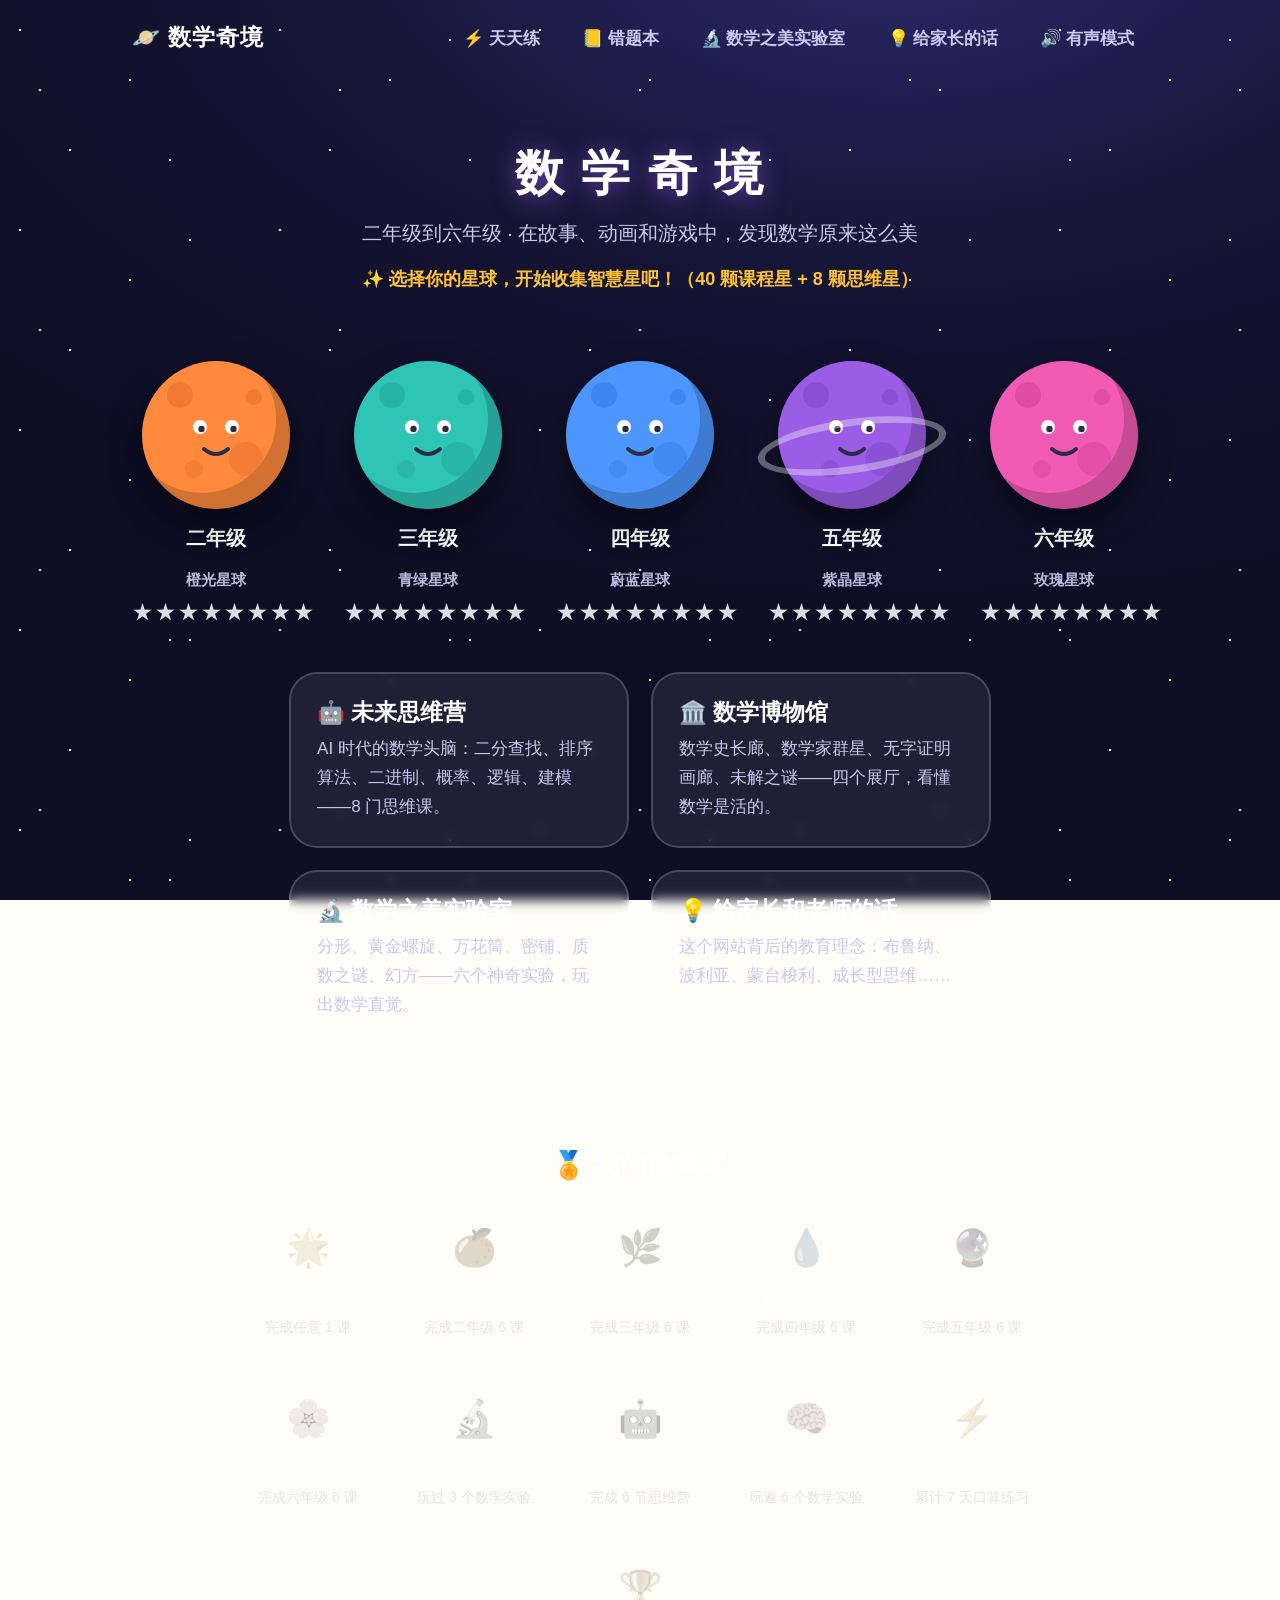
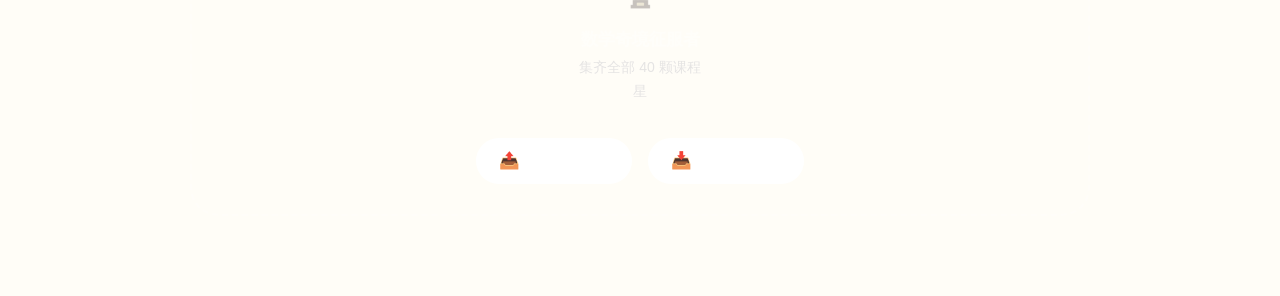
==== index.html @ 7176bf52 "v3.1 开源化：双许可、README/贡献指南/行为准则、CI、meta/OG/favicon、_headers/404/sitemap/隐私页、进度导出导入码" ====
<!DOCTYPE html>
<html lang="zh-CN">
<head>
<meta charset="UTF-8">
<meta name="viewport" content="width=device-width, initial-scale=1.0">
<title>数学奇境 · 让每个孩子爱上数学</title>
<meta name="description" content="数学奇境——让二到六年级孩子在故事、动画和游戏中爱上数学的免费公益学习网站，陪伴孩子快乐成长">
<meta property="og:type" content="website">
<meta property="og:title" content="数学奇境 · 让每个孩子爱上数学">
<meta property="og:description" content="数学奇境——让二到六年级孩子在故事、动画和游戏中爱上数学的免费公益学习网站，陪伴孩子快乐成长">
<meta property="og:image" content="https://math.liaomagic.com/assets/img/og.png">
<meta property="og:url" content="https://math.liaomagic.com/">
<link rel="icon" href="assets/img/favicon.svg" type="image/svg+xml">
<link rel="stylesheet" href="assets/css/base.css">
<link rel="stylesheet" href="assets/css/components.css">
</head>
<body>
<div class="space-bg"></div>
<div class="stars"></div>
<div class="stars2"></div>

<div class="wrap">
  <nav class="topnav">
    <span class="logo" style="color:#fff">🪐 数学奇境</span>
    <span class="spacer"></span>
    <a class="navlink" style="color:#c9c9ee" href="drills.html">⚡ 天天练</a>
    <a class="navlink" style="color:#c9c9ee" href="mistakes.html">📒 错题本</a>
    <a class="navlink" style="color:#c9c9ee" href="lab.html">🔬 数学之美实验室</a>
    <a class="navlink" style="color:#c9c9ee" href="about.html">💡 给家长的话</a>
    <button class="navlink" id="quietBtn" title="安静模式：关闭音效与礼花"></button>
  </nav>

  <header class="hero rise">
    <h1>数 学 奇 境</h1>
    <p>二年级到六年级 · 在故事、动画和游戏中，发现数学原来这么美</p>
    <div class="badge-line" id="starLine"></div>
  </header>

  <main class="universe" id="universe"></main>

  <section class="gateways">
    <a class="gateway rise d2" href="think.html">
      <h3>🤖 未来思维营</h3>
      <p>AI 时代的数学头脑：二分查找、排序算法、二进制、概率、逻辑、建模——8 门思维课。</p>
    </a>
    <a class="gateway rise d2" href="museum.html">
      <h3>🏛️ 数学博物馆</h3>
      <p>数学史长廊、数学家群星、无字证明画廊、未解之谜——四个展厅，看懂数学是活的。</p>
    </a>
    <a class="gateway rise d3" href="lab.html">
      <h3>🔬 数学之美实验室</h3>
      <p>分形、黄金螺旋、万花筒、密铺、质数之谜、幻方——六个神奇实验，玩出数学直觉。</p>
    </a>
    <a class="gateway rise d3" href="about.html">
      <h3>💡 给家长和老师的话</h3>
      <p>这个网站背后的教育理念：布鲁纳、波利亚、蒙台梭利、成长型思维……</p>
    </a>
  </section>

  <section class="badgewall rise d3" id="badgewall">
    <h2>🏅 我的徽章墙</h2>
    <div class="badge-grid" id="badgeGrid"></div>
    <div style="text-align:center;margin-top:18px">
      <button class="btn ghost small" id="expBtn" style="color:#fff;border-color:rgba(255,255,255,.4)">📤 导出进度码</button>
      <button class="btn ghost small" id="impBtn" style="color:#fff;border-color:rgba(255,255,255,.4);margin-left:10px">📥 导入进度码</button>
    </div>
    <div id="codeBox" style="display:none;margin-top:14px">
      <textarea id="codeText" rows="3" style="width:100%;border-radius:12px;padding:10px;font-size:.8rem" placeholder="进度码会显示在这里；也可以把别的设备上的进度码粘贴进来"></textarea>
      <div style="text-align:center;margin-top:8px">
        <button class="btn small" id="codeOk">确认导入</button>
        <span id="codeMsg" style="margin-left:10px;font-size:.85rem"></span>
      </div>
    </div>
  </section>
</div>

<script src="assets/js/engine/util.js"></script>
<script src="assets/js/engine/progress.js"></script>
<script src="assets/js/engine/feedback.js"></script>
<script src="content/encouragement.js"></script>
<script>
(function () {
  var GRADES = [
    { g: 2, name: "二年级", sub: "橙光星球", color: "#ff8a3d", crater: "#e06f28" },
    { g: 3, name: "三年级", sub: "青绿星球", color: "#2ec4b6", crater: "#1fa398" },
    { g: 4, name: "四年级", sub: "蔚蓝星球", color: "#4d96ff", crater: "#3578de" },
    { g: 5, name: "五年级", sub: "紫晶星球", color: "#9b5de5", crater: "#7d43c7" },
    { g: 6, name: "六年级", sub: "玫瑰星球", color: "#f15bb5", crater: "#d13f97" }
  ];

  function planetSVG(color, crater) {
    return '<div class="ball" style="background:' + color + '">' +
      '<svg viewBox="0 0 148 148" style="position:absolute;inset:0">' +
      '<circle cx="38" cy="34" r="13" fill="' + crater + '" opacity=".55"/>' +
      '<circle cx="104" cy="98" r="17" fill="' + crater + '" opacity=".45"/>' +
      '<circle cx="112" cy="36" r="8" fill="' + crater + '" opacity=".5"/>' +
      '<circle cx="52" cy="108" r="9" fill="' + crater + '" opacity=".4"/>' +
      '<circle cx="58" cy="66" r="7" fill="#fff"/>' +
      '<circle cx="90" cy="66" r="7" fill="#fff"/>' +
      '<circle cx="59.5" cy="68" r="3.2" fill="#2b2d42"/>' +
      '<circle cx="91.5" cy="68" r="3.2" fill="#2b2d42"/>' +
      '<path d="M62 88 Q74 98 86 88" stroke="#2b2d42" stroke-width="4" fill="none" stroke-linecap="round"/>' +
      "</svg></div>";
  }

  var uni = document.getElementById("universe");
  GRADES.forEach(function (gr, i) {
    var stars = MW.progress.gradeStars(gr.g);
    var a = document.createElement("a");
    a.className = "planet rise d" + (i + 1);
    a.href = "grade.html?g=" + gr.g;
    var starStr = "";
    for (var s = 0; s < 8; s++) starStr += '<span class="star' + (s < stars ? "" : " dim") + '">★</span>';
    a.innerHTML = planetSVG(gr.color, gr.crater) +
      (gr.g === 5 ? '<div class="ring"></div>' : "") +
      '<div class="pname">' + gr.name + "</div>" +
      '<div class="pname" style="font-size:.85rem;color:#b9b9dd">' + gr.sub + "</div>" +
      '<div class="pstars">' + starStr + "</div>";
    uni.appendChild(a);
  });

  // 星星总数
  var total = MW.progress.totalStars();
  var thinkN = MW.progress.thinkStars();
  document.getElementById("starLine").textContent =
    total > 0 || thinkN > 0
      ? "✨ 课程星 " + (total - thinkN) + " / 40 · 思维星 " + thinkN + " / 8，继续加油！"
      : "✨ 选择你的星球，开始收集智慧星吧！（40 颗课程星 + 8 颗思维星）";

  // 徽章墙
  var grid = document.getElementById("badgeGrid");
  MW.progress.badges().forEach(function (b) {
    var d = MW.util.el("div", "badge" + (b.got ? "" : " locked"));
    d.innerHTML = '<div class="icon">' + b.icon + '</div><div class="bname">' + b.name + '</div><div class="bcond">' + (b.got ? "已获得 🎉" : b.cond) + "</div>";
    grid.appendChild(d);
  });

  // 安静模式开关
  var qb = document.getElementById("quietBtn");
  function paintQuiet() { qb.textContent = MW.progress.quiet() ? "🔇 安静模式" : "🔊 有声模式"; qb.style.color = "#c9c9ee"; }
  qb.onclick = function () { MW.progress.setQuiet(!MW.progress.quiet()); paintQuiet(); };
  paintQuiet();

  // 进度导出/导入码
  var codeBox = document.getElementById("codeBox");
  var codeText = document.getElementById("codeText");
  var codeMsg = document.getElementById("codeMsg");
  document.getElementById("expBtn").onclick = function () {
    codeBox.style.display = "block";
    codeText.value = MW.progress.exportCode();
    codeText.select();
    codeMsg.textContent = "👆 全选复制，粘贴到另一台设备即可转移进度";
    codeMsg.style.color = "#a9e6b1";
  };
  document.getElementById("impBtn").onclick = function () {
    codeBox.style.display = "block";
    codeText.value = "";
    codeText.placeholder = "把另一台设备上的进度码粘贴到这里，再点「确认导入」";
    codeText.focus();
    codeMsg.textContent = "";
  };
  document.getElementById("codeOk").onclick = function () {
    try {
      MW.progress.importCode(codeText.value);
      codeMsg.textContent = "🎉 导入成功！页面即将刷新……";
      codeMsg.style.color = "#a9e6b1";
      setTimeout(function () { location.reload(); }, 1200);
    } catch (e) {
      codeMsg.textContent = "这段码好像不对，检查一下再试？";
      codeMsg.style.color = "#ffb3b3";
    }
  };
})();
</script>
</body>
</html>
---- assets/css/base.css ----
/* ============================================================
   数学奇境 · 设计系统基础
   儿童友好：大圆角、大字号、高对比；每级一个主题色
   ============================================================ */

:root {
  /* 年级主题色 */
  --g2: #ff8a3d;  --g2-soft: #ffe3cc;
  --g3: #2ec4b6;  --g3-soft: #d2f5f1;
  --g4: #4d96ff;  --g4-soft: #dbe9ff;
  --g5: #9b5de5;  --g5-soft: #ecdefc;
  --g6: #f15bb5;  --g6-soft: #fdd9ee;

  /* 中性色 */
  --ink: #2b2d42;
  --ink-soft: #5c607a;
  --paper: #fffdf7;
  --cream: #fff6e9;
  --space: #141433;
  --space-2: #1e1e45;
  --gold: #ffc233;
  --good: #35c163;
  --oops: #ff6b6b;

  /* 形状与节奏 */
  --r-lg: 28px;
  --r-md: 20px;
  --r-sm: 14px;
  --shadow: 0 10px 30px rgba(43, 45, 66, .12);
  --shadow-sm: 0 4px 14px rgba(43, 45, 66, .10);
  --font: "Chalkboard SE", "PingFang SC", "Hiragino Sans GB", "Microsoft YaHei", "Comic Sans MS", sans-serif;
}

* { margin: 0; padding: 0; box-sizing: border-box; }

html { font-size: 18px; }

body {
  font-family: var(--font);
  color: var(--ink);
  background: var(--paper);
  line-height: 1.7;
  -webkit-font-smoothing: antialiased;
  overflow-x: hidden;
}

img, svg, canvas { display: block; max-width: 100%; }
button { font-family: inherit; cursor: pointer; border: none; background: none; }
input { font-family: inherit; }
a { color: inherit; text-decoration: none; }

h1, h2, h3 { line-height: 1.35; font-weight: 800; }

/* 当前年级主题色：页面在 <body data-grade="2"> 上设置 */
body[data-grade="2"] { --theme: var(--g2); --theme-soft: var(--g2-soft); }
body[data-grade="3"] { --theme: var(--g3); --theme-soft: var(--g3-soft); }
body[data-grade="4"] { --theme: var(--g4); --theme-soft: var(--g4-soft); }
body[data-grade="5"] { --theme: var(--g5); --theme-soft: var(--g5-soft); }
body[data-grade="6"] { --theme: var(--g6); --theme-soft: var(--g6-soft); }
body[data-grade="0"] { --theme: #00b4d8; --theme-soft: #d3f2fa; }
body:not([data-grade]) { --theme: var(--gold); --theme-soft: #fff3d0; }

.wrap { max-width: 1060px; margin: 0 auto; padding: 0 22px; }

/* 顶部导航 */
.topnav {
  display: flex; align-items: center; gap: 14px;
  padding: 16px 0;
}
.topnav .logo {
  font-size: 1.25rem; font-weight: 900; letter-spacing: 1px;
  display: flex; align-items: center; gap: 8px;
}
.topnav .spacer { flex: 1; }
.navlink {
  font-size: .95rem; font-weight: 700; color: var(--ink-soft);
  padding: 8px 14px; border-radius: 999px;
  transition: all .25s ease;
}
.navlink:hover { background: var(--theme-soft); color: var(--ink); }

/* 通用按钮 */
.btn {
  display: inline-flex; align-items: center; gap: 10px;
  font-size: 1.05rem; font-weight: 800;
  padding: 14px 30px; border-radius: 999px;
  background: var(--theme); color: #fff;
  box-shadow: 0 6px 0 rgba(0, 0, 0, .12), var(--shadow-sm);
  transition: transform .18s ease, box-shadow .18s ease, filter .18s ease;
  user-select: none;
}
.btn:hover { transform: translateY(-2px); filter: brightness(1.05); }
.btn:active { transform: translateY(2px); box-shadow: 0 2px 0 rgba(0, 0, 0, .12); }
.btn.ghost {
  background: #fff; color: var(--ink);
  border: 3px solid var(--theme); box-shadow: none;
}
.btn.small { padding: 9px 20px; font-size: .92rem; }
.btn[disabled] { opacity: .45; pointer-events: none; }

/* 卡片 */
.card {
  background: #fff; border-radius: var(--r-lg);
  box-shadow: var(--shadow);
  padding: 30px;
}

/* 星星 */
.star { color: var(--gold); font-size: 1.2em; }
.star.dim { color: #dcdce6; }

/* 标签 */
.pill {
  display: inline-block; font-size: .8rem; font-weight: 800;
  padding: 4px 14px; border-radius: 999px;
  background: var(--theme-soft); color: var(--ink);
}

/* 页面淡入 */
@keyframes rise {
  from { opacity: 0; transform: translateY(18px); }
  to { opacity: 1; transform: none; }
}
.rise { animation: rise .5s ease both; }
.rise.d1 { animation-delay: .08s; }
.rise.d2 { animation-delay: .16s; }
.rise.d3 { animation-delay: .24s; }
.rise.d4 { animation-delay: .32s; }
.rise.d5 { animation-delay: .4s; }

/* 尊重减少动画偏好 */
@media (prefers-reduced-motion: reduce) {
  *, *::before, *::after {
    animation-duration: .01ms !important;
    animation-iteration-count: 1 !important;
    transition-duration: .01ms !important;
  }
}

/* 安静模式（JS 在 <html> 上加 .quiet） */
html.quiet .noisy { display: none !important; }

@media (max-width: 720px) {
  html { font-size: 16px; }
  .card { padding: 22px; }
}
---- assets/css/components.css ----
/* ============================================================
   数学奇境 · 组件样式
   ============================================================ */

/* ---------- 首页：数学宇宙 ---------- */
.space-bg {
  position: fixed; inset: 0; z-index: -2;
  background: radial-gradient(1200px 700px at 70% -10%, #2b2a6b 0%, var(--space) 55%, #0d0d24 100%);
}
.stars, .stars2 {
  position: fixed; inset: 0; z-index: -1; pointer-events: none;
  background-repeat: repeat;
}
.stars {
  background-image:
    radial-gradient(2px 2px at 20px 30px, #fff 50%, transparent 51%),
    radial-gradient(1.5px 1.5px at 130px 80px, #ffe9a8 50%, transparent 51%),
    radial-gradient(1.5px 1.5px at 70px 150px, #fff 50%, transparent 51%),
    radial-gradient(2px 2px at 190px 40px, #bfe3ff 50%, transparent 51%),
    radial-gradient(1px 1px at 240px 120px, #fff 50%, transparent 51%);
  background-size: 260px 200px;
  animation: twinkle 4s ease-in-out infinite alternate;
}
.stars2 {
  background-image:
    radial-gradient(1.5px 1.5px at 40px 90px, #fff 50%, transparent 51%),
    radial-gradient(2px 2px at 170px 160px, #ffd2ec 50%, transparent 51%),
    radial-gradient(1px 1px at 100px 20px, #fff 50%, transparent 51%);
  background-size: 300px 240px;
  animation: twinkle 5.5s ease-in-out infinite alternate-reverse;
}
@keyframes twinkle { from { opacity: .35; } to { opacity: 1; } }

.hero { text-align: center; color: #fff; padding: 64px 0 26px; }
.hero h1 { font-size: 2.7rem; letter-spacing: 2px; text-shadow: 0 4px 24px rgba(155, 93, 229, .6); }
.hero p { color: #c9c9ee; font-size: 1.1rem; margin-top: 10px; }
.hero .badge-line { margin-top: 14px; font-size: 1rem; color: var(--gold); font-weight: 800; }

/* 星球带 */
.universe {
  display: flex; flex-wrap: wrap; justify-content: center;
  gap: 34px 44px; padding: 40px 0 30px;
}
.planet {
  width: 168px; text-align: center; color: #fff;
  transition: transform .3s cubic-bezier(.34, 1.56, .64, 1);
  position: relative;
}
.planet:hover { transform: translateY(-10px) scale(1.06); }
.planet .ball {
  width: 148px; height: 148px; margin: 0 auto; border-radius: 50%;
  position: relative; overflow: hidden;
  box-shadow: inset -14px -16px 0 rgba(0, 0, 0, .18), 0 14px 34px rgba(0, 0, 0, .45);
  animation: bob 5s ease-in-out infinite;
}
.planet:nth-child(2n) .ball { animation-delay: -1.6s; }
.planet:nth-child(3n) .ball { animation-delay: -3.1s; }
@keyframes bob { 0%, 100% { transform: translateY(0); } 50% { transform: translateY(-9px); } }
.planet .face { position: absolute; inset: 0; display: flex; align-items: center; justify-content: center; }
.planet .pname { margin-top: 12px; font-weight: 900; font-size: 1.12rem; }
.planet .pstars { font-size: .95rem; margin-top: 2px; letter-spacing: 2px; }
.planet .ring {
  position: absolute; width: 190px; height: 54px; left: 50%; top: 58px;
  transform: translateX(-50%) rotate(-8deg);
  border: 7px solid rgba(255, 255, 255, .35); border-radius: 50%;
  pointer-events: none;
}

/* 首页入口条（实验室 / 关于） */
.gateways { display: flex; flex-wrap: wrap; gap: 22px; justify-content: center; padding: 12px 0 70px; }
.gateway {
  min-width: 300px; flex: 0 1 340px;
  background: rgba(255, 255, 255, .08);
  border: 2px solid rgba(255, 255, 255, .18);
  backdrop-filter: blur(6px);
  border-radius: var(--r-lg); padding: 24px 26px; color: #fff;
  transition: all .25s ease;
}
.gateway:hover { background: rgba(255, 255, 255, .16); transform: translateY(-4px); }
.gateway h3 { font-size: 1.25rem; margin-bottom: 6px; }
.gateway p { color: #c9c9ee; font-size: .95rem; }

/* ---------- 徽章墙 ---------- */
.badgewall {
  background: rgba(255, 255, 255, .07);
  border: 2px dashed rgba(255, 255, 255, .22);
  border-radius: var(--r-lg); color: #fff;
  padding: 30px; margin: 0 auto 80px; max-width: 900px;
}
.badgewall h2 { text-align: center; margin-bottom: 18px; }
.badge-grid { display: flex; flex-wrap: wrap; gap: 16px; justify-content: center; }
.badge {
  width: 150px; padding: 16px 10px; text-align: center;
  background: rgba(255, 255, 255, .1); border-radius: var(--r-md);
}
.badge .icon { font-size: 2rem; }
.badge .bname { font-weight: 800; margin-top: 6px; font-size: .95rem; }
.badge .bcond { font-size: .78rem; color: #b9b9dd; margin-top: 2px; }
.badge.locked { opacity: .38; filter: grayscale(.8); }

/* ---------- 年级页 ---------- */
.grade-hero { text-align: center; padding: 46px 0 10px; }
.grade-hero h1 { font-size: 2.1rem; }
.grade-hero p { color: var(--ink-soft); margin-top: 6px; }
.unit-list { display: grid; gap: 24px; padding: 34px 0 80px; }
.unit-card {
  display: flex; align-items: center; gap: 24px;
  background: #fff; border-radius: var(--r-lg); box-shadow: var(--shadow);
  padding: 26px 30px;
  transition: transform .22s ease, box-shadow .22s ease;
  border-left: 12px solid var(--theme);
}
.unit-card:hover { transform: translateX(6px); box-shadow: 0 16px 40px rgba(43, 45, 66, .18); }
.unit-card .num {
  flex: 0 0 74px; height: 74px; border-radius: 50%;
  background: var(--theme-soft); color: var(--theme);
  display: flex; align-items: center; justify-content: center;
  font-size: 1.7rem; font-weight: 900;
}
.unit-card .info { flex: 1; }
.unit-card .info h3 { font-size: 1.3rem; }
.unit-card .info .sub { color: var(--ink-soft); font-size: .95rem; margin-top: 2px; }
.unit-card .meta { display: flex; gap: 8px; margin-top: 8px; flex-wrap: wrap; }
.unit-card .go { flex: 0 0 auto; }
.unit-card .done-stars { font-size: 1.1rem; letter-spacing: 2px; }

/* ---------- 课程播放器 ---------- */
.stage { max-width: 880px; margin: 0 auto; padding: 10px 22px 70px; }
.scene-progress { display: flex; gap: 10px; justify-content: center; padding: 18px 0 26px; }
.scene-dot {
  width: 40px; height: 12px; border-radius: 999px;
  background: #e4e4ef; transition: all .3s ease;
}
.scene-dot.on { background: var(--theme); width: 58px; }
.scene-dot.past { background: var(--theme-soft); }

.scene-card {
  background: #fff; border-radius: var(--r-lg); box-shadow: var(--shadow);
  padding: 38px 42px; min-height: 430px;
  display: flex; flex-direction: column; gap: 18px;
}
.scene-kicker { color: var(--theme); font-weight: 900; letter-spacing: 3px; font-size: .85rem; }
.scene-card h2 { font-size: 1.65rem; }
.scene-body { font-size: 1.06rem; color: var(--ink); }
.scene-body p + p { margin-top: 10px; }
.scene-art { display: flex; justify-content: center; padding: 8px 0; }
.scene-art svg { max-height: 260px; }
.caption-box {
  background: var(--theme-soft); border-radius: var(--r-md);
  padding: 16px 22px; font-size: 1.08rem; font-weight: 700;
  min-height: 74px; display: flex; align-items: center; justify-content: center;
  text-align: center;
}
.caption-box.fade { animation: capfade .4s ease; }
@keyframes capfade { from { opacity: 0; transform: translateY(8px); } to { opacity: 1; } }

.widget-box { display: flex; flex-direction: column; align-items: center; gap: 14px; }
.widget-box canvas, .widget-box svg { border-radius: var(--r-md); }
.widget-controls { display: flex; gap: 12px; flex-wrap: wrap; justify-content: center; align-items: center; }
.stepper { display: flex; align-items: center; gap: 12px; font-weight: 800; }
.stepper button {
  width: 46px; height: 46px; border-radius: 50%;
  background: var(--theme); color: #fff; font-size: 1.3rem; font-weight: 900;
  box-shadow: 0 4px 0 rgba(0, 0, 0, .12);
  transition: transform .15s ease;
}
.stepper button:active { transform: scale(.92); }
.stepper .val { min-width: 60px; text-align: center; font-size: 1.15rem; }
input[type="range"].slider { width: 240px; accent-color: var(--theme); height: 34px; }

.scene-nav { display: flex; justify-content: space-between; align-items: center; margin-top: 26px; }
.scene-nav .pos { color: var(--ink-soft); font-weight: 700; font-size: .9rem; }

/* 数学之美拓展卡 */
.beauty-card {
  background: linear-gradient(135deg, #2b2a6b, #141433);
  color: #fff; border-radius: var(--r-md); padding: 24px 28px;
}
.beauty-card h3 { color: var(--gold); margin-bottom: 8px; }
.beauty-card p { color: #d8d8f5; }
.beauty-card .btn { margin-top: 16px; }

/* ---------- 习题引擎 ---------- */
.quiz-progress { text-align: center; color: var(--ink-soft); font-weight: 800; letter-spacing: 2px; font-size: .9rem; }
.quiz-q { font-size: 1.3rem; font-weight: 800; text-align: center; padding: 6px 0 4px; }
.quiz-q .qtag { display: block; font-size: .8rem; color: var(--theme); letter-spacing: 3px; margin-bottom: 8px; }
.quiz-options { display: grid; gap: 14px; grid-template-columns: 1fr 1fr; padding: 18px 0 4px; }
.quiz-options.single { grid-template-columns: 1fr; }
.opt {
  background: #f4f4fb; border: 3px solid transparent; border-radius: var(--r-md);
  padding: 16px 20px; font-size: 1.1rem; font-weight: 800; text-align: center;
  transition: all .18s ease;
}
.opt:hover { border-color: var(--theme); transform: translateY(-2px); }
.opt.right { background: #e2f9ea; border-color: var(--good); }
.opt.wrongpick { background: #ffe5e5; border-color: var(--oops); animation: shake .4s ease; }
@keyframes shake { 0%, 100% { transform: translateX(0); } 25% { transform: translateX(-7px); } 75% { transform: translateX(7px); } }
.quiz-fill { display: flex; gap: 14px; justify-content: center; align-items: center; padding: 18px 0 4px; }
.quiz-fill input {
  width: 150px; font-size: 1.5rem; font-weight: 900; text-align: center;
  padding: 12px; border: 3px solid #d9d9ea; border-radius: var(--r-md);
  outline: none; transition: border-color .2s ease;
}
.quiz-fill input:focus { border-color: var(--theme); }
.judge-row { display: flex; gap: 20px; justify-content: center; padding: 18px 0 4px; }
.judge-row .opt { width: 150px; font-size: 1.4rem; }

.speech {
  position: relative; max-width: 560px; margin: 10px auto 0;
  background: #fff8dd; border: 3px solid var(--gold);
  border-radius: var(--r-md); padding: 14px 20px; font-weight: 700;
  animation: capfade .3s ease;
}
.speech.good { background: #e2f9ea; border-color: var(--good); }
.speech .who { font-size: .78rem; color: var(--ink-soft); letter-spacing: 2px; display: block; margin-bottom: 2px; }
.quiz-done { text-align: center; padding: 20px 0 6px; }
.quiz-done .big { font-size: 3rem; }
.quiz-done h3 { font-size: 1.5rem; margin: 8px 0 4px; }

/* ---------- v2：符号表达幕 ---------- */
.formula-card {
  background: var(--theme-soft); border-radius: var(--r-md);
  padding: 20px 26px; text-align: center;
  font-size: 1.5rem; font-weight: 900; letter-spacing: 1px;
  animation: capfade .5s ease;
}
.keypoints { list-style: none; display: grid; gap: 10px; }
.keypoints li {
  background: #f7f7fd; border-radius: var(--r-sm);
  padding: 12px 18px 12px 44px; position: relative; font-weight: 700;
}
.keypoints li::before {
  content: "✦"; position: absolute; left: 16px; color: var(--theme);
}

/* ---------- v2：波利亚回顾幕 ---------- */
.way-card {
  background: #f7f7fd; border-radius: var(--r-md); padding: 16px 22px;
  border-left: 8px solid var(--theme);
}
.way-card .way-tag { font-weight: 900; color: var(--theme); font-size: .9rem; letter-spacing: 1px; }
.way-card p { margin-top: 4px; }
.ask-card {
  background: linear-gradient(135deg, #fff8dd, #ffefc2);
  border: 3px dashed var(--gold); border-radius: var(--r-md);
  padding: 18px 22px;
}
.ask-card .ask-title { font-weight: 900; margin-bottom: 4px; }

/* ---------- v2：题目分层标签 ---------- */
.qtag { display: block; font-size: .8rem; letter-spacing: 3px; margin-bottom: 8px; }
.qtag.lv-基础 { color: var(--good); }
.qtag.lv-变式 { color: #4d96ff; }
.qtag.lv-挑战 { color: #9b5de5; }
.qtag.lv-温故 { color: #e0a91f; }
.qtag.lv-std { color: var(--theme); }

/* 礼花画布 */
#confetti-canvas { position: fixed; inset: 0; pointer-events: none; z-index: 999; }

/* ---------- 实验室 ---------- */
.lab-bg { position: fixed; inset: 0; z-index: -2; background: radial-gradient(1000px 600px at 30% 0%, #232357 0%, #101024 60%); }
.lab-head { color: #fff; text-align: center; padding: 44px 0 6px; }
.lab-head h1 { font-size: 2.2rem; }
.lab-head p { color: #b9b9dd; margin-top: 6px; }
.lab-tabs { display: flex; flex-wrap: wrap; gap: 12px; justify-content: center; padding: 26px 0; }
.lab-tab {
  padding: 10px 20px; border-radius: 999px; font-weight: 800; font-size: .95rem;
  background: rgba(255, 255, 255, .09); color: #d8d8f5;
  border: 2px solid transparent; transition: all .22s ease;
}
.lab-tab:hover { background: rgba(255, 255, 255, .18); }
.lab-tab.on { background: var(--gold); color: var(--ink); border-color: #fff3; }
.lab-stage {
  max-width: 940px; margin: 0 auto 80px;
  background: rgba(255, 255, 255, .06);
  border: 2px solid rgba(255, 255, 255, .14);
  border-radius: var(--r-lg); padding: 28px; color: #fff;
}
.lab-stage .lab-title { font-size: 1.4rem; color: var(--gold); }
.lab-stage .lab-desc { color: #c9c9ee; margin: 6px 0 18px; }
.lab-stage canvas { margin: 0 auto; background: rgba(0, 0, 0, .25); border-radius: var(--r-md); max-width: 100%; }
.lab-controls { display: flex; flex-wrap: wrap; gap: 18px 26px; justify-content: center; padding: 18px 0 6px; }
.lab-controls label { display: flex; align-items: center; gap: 10px; font-weight: 700; font-size: .95rem; color: #e8e8ff; }
.lab-controls input[type="range"] { accent-color: var(--gold); width: 150px; }
.lab-controls .btn { box-shadow: none; }
.lab-note { text-align: center; color: #a9a9d0; font-size: .9rem; padding-top: 14px; }

/* ---------- 关于页 ---------- */
.about-hero { text-align: center; padding: 50px 0 20px; }
.about-hero h1 { font-size: 2.1rem; }
.about-grid { display: grid; gap: 22px; grid-template-columns: repeat(auto-fit, minmax(300px, 1fr)); padding: 20px 0 80px; }
.about-card { background: #fff; border-radius: var(--r-lg); box-shadow: var(--shadow); padding: 26px 28px; }
.about-card h3 { color: var(--theme, var(--gold)); margin-bottom: 8px; }
.about-card p, .about-card li { color: var(--ink-soft); font-size: .98rem; }
.about-card ul { padding-left: 20px; margin-top: 6px; }

@media (max-width: 720px) {
  .hero h1 { font-size: 2rem; }
  .quiz-options { grid-template-columns: 1fr; }
  .scene-card { padding: 26px 22px; }
  .unit-card { flex-direction: column; text-align: center; }
}
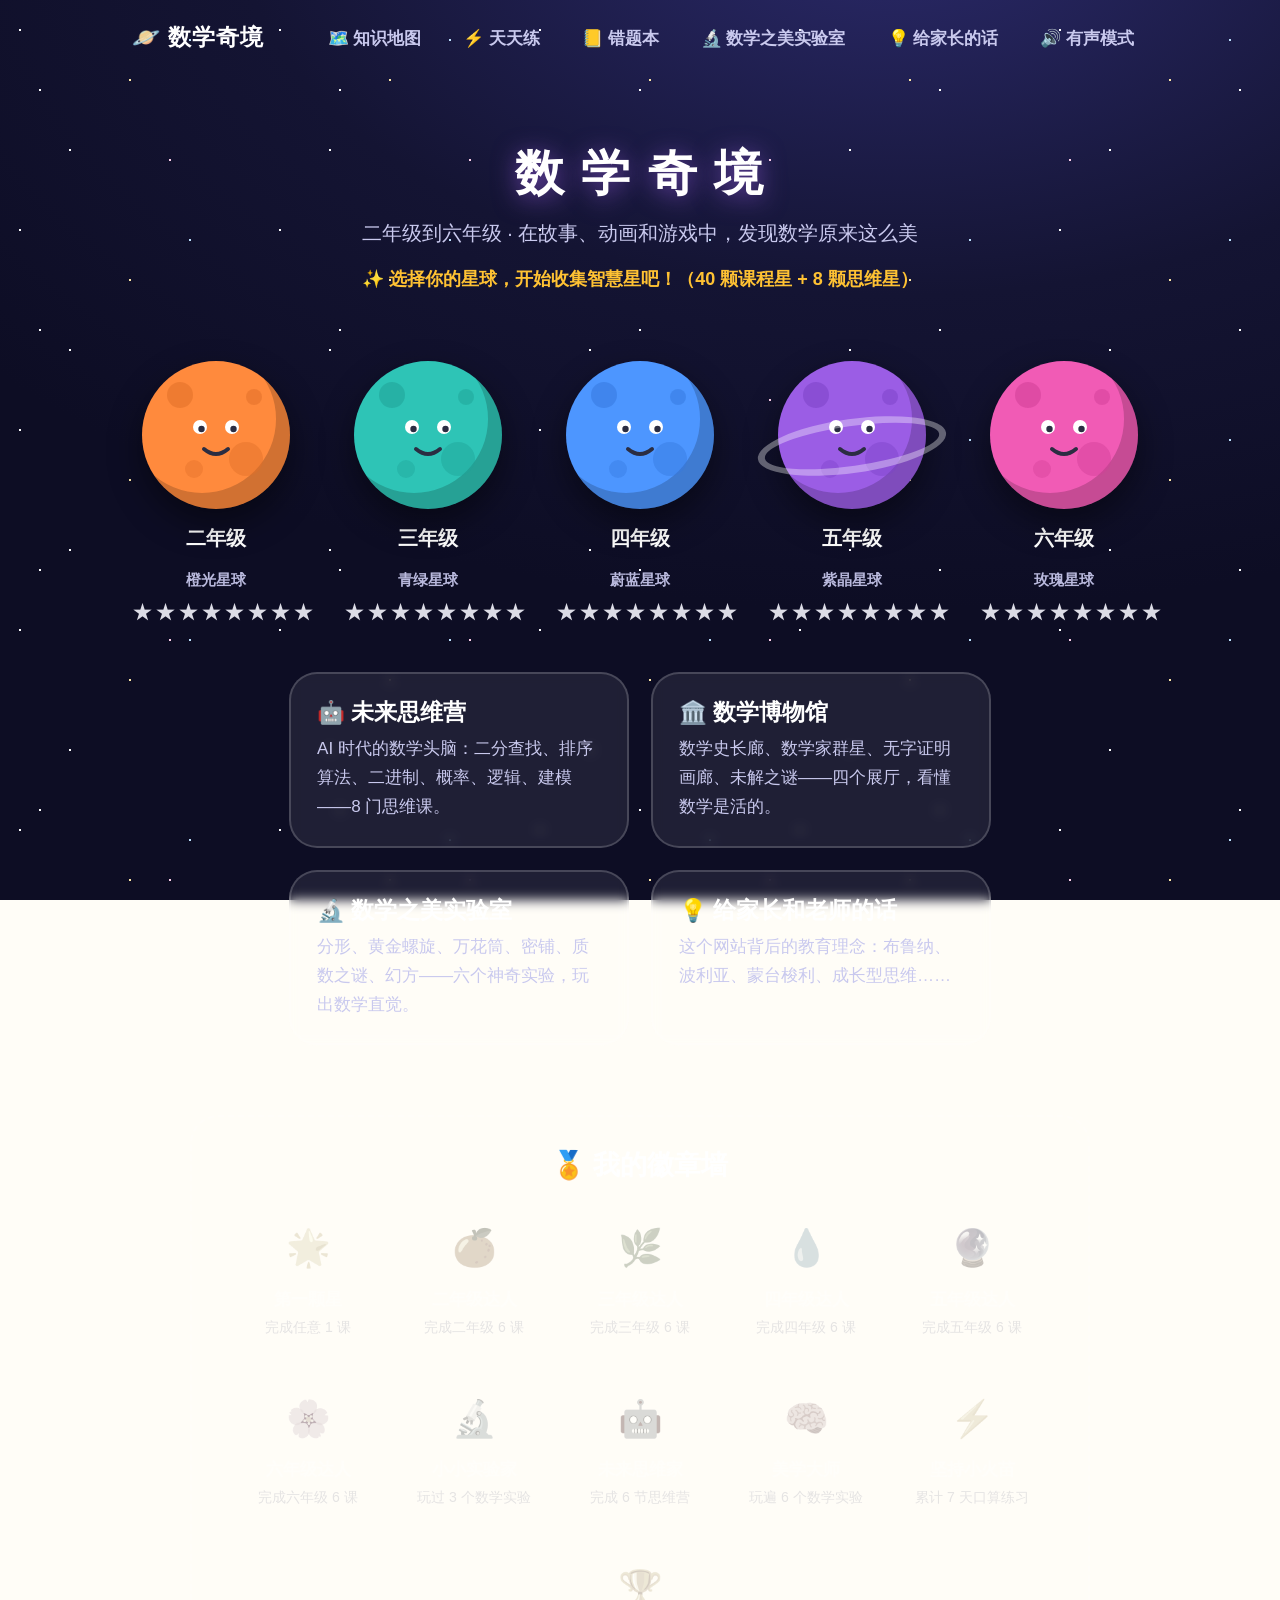
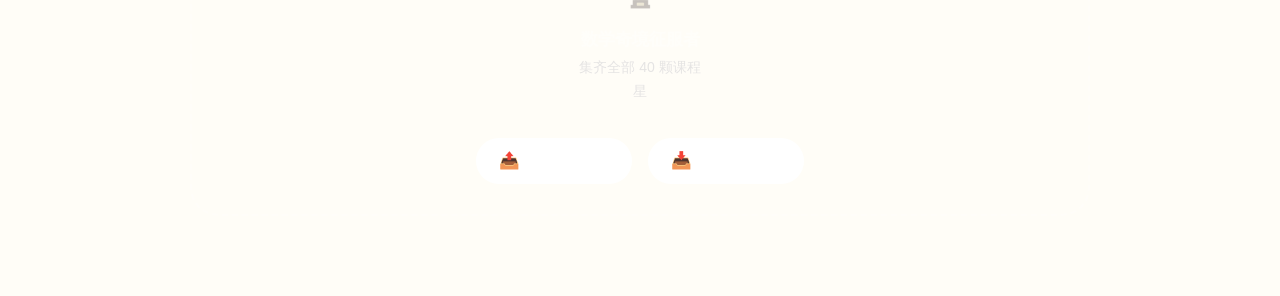
==== commit a0288dc7: "v3.5 知识地图：四大领域×子链×前置依赖、承上启下卡、错题地基诊断" ====
--- a/index.html
+++ b/index.html
@@ -23,6 +23,7 @@
   <nav class="topnav">
     <span class="logo" style="color:#fff">🪐 数学奇境</span>
     <span class="spacer"></span>
+    <a class="navlink" style="color:#c9c9ee" href="map.html">🗺️ 知识地图</a>
     <a class="navlink" style="color:#c9c9ee" href="drills.html">⚡ 天天练</a>
     <a class="navlink" style="color:#c9c9ee" href="mistakes.html">📒 错题本</a>
     <a class="navlink" style="color:#c9c9ee" href="lab.html">🔬 数学之美实验室</a>
--- a/assets/css/components.css
+++ b/assets/css/components.css
@@ -217,6 +217,15 @@
 .quiz-done .big { font-size: 3rem; }
 .quiz-done h3 { font-size: 1.5rem; margin: 8px 0 4px; }
 
+/* 承上启下卡 */
+.next-up { margin-top: 16px; display: flex; gap: 12px; justify-content: center; flex-wrap: wrap; }
+.next-link {
+  display: inline-block; padding: 10px 18px; border-radius: 999px;
+  background: var(--theme-soft); font-weight: 800; font-size: .95rem;
+  transition: transform .18s ease;
+}
+.next-link:hover { transform: translateY(-2px); }
+
 /* ---------- v2：符号表达幕 ---------- */
 .formula-card {
   background: var(--theme-soft); border-radius: var(--r-md);
@@ -253,7 +262,35 @@
 .qtag.lv-变式 { color: #4d96ff; }
 .qtag.lv-挑战 { color: #9b5de5; }
 .qtag.lv-温故 { color: #e0a91f; }
+.qtag.lv-开放 { color: #f15bb5; }
+.qtag.lv-口算 { color: var(--theme); }
 .qtag.lv-std { color: var(--theme); }
+
+/* ---------- v3.2：竖式动画 ---------- */
+.vertical-box {
+  background: #fffdf7; border: 3px solid #e8e4da; border-radius: var(--r-md);
+  padding: 22px 30px; display: inline-block; margin: 0 auto;
+  font-family: "SF Mono", "Menlo", "Consolas", monospace;
+}
+.vrow { font-size: 1.7rem; font-weight: 700; letter-spacing: 4px; white-space: pre; line-height: 1.5; color: var(--ink); }
+.vrow span { display: inline-block; transition: transform .2s ease; }
+.vrow span.hl { color: #f15bb5; transform: scale(1.3); font-weight: 900; }
+.vrow.line { color: #c9c9e0; line-height: .8; }
+.vrow.ans span { color: var(--theme); }
+.vrow.done span { color: var(--good); font-weight: 900; }
+.vrow.carry { font-size: .95rem; letter-spacing: 1px; color: #e0a91f; font-weight: 800; }
+
+/* ---------- v3.2：开放题 ---------- */
+.open-input {
+  width: 100%; min-height: 90px; border: 3px solid #d9d9ea; border-radius: var(--r-md);
+  padding: 14px 16px; font-size: 1.05rem; font-family: inherit; outline: none; resize: vertical;
+}
+.open-input:focus { border-color: var(--theme); }
+.reference-answer {
+  background: #f7f7fd; border-radius: var(--r-md); padding: 16px 20px; margin-top: 12px;
+  border-left: 8px solid var(--gold);
+}
+.reference-answer .rt { font-weight: 900; color: #e0a91f; font-size: .85rem; letter-spacing: 2px; }
 
 /* 礼花画布 */
 #confetti-canvas { position: fixed; inset: 0; pointer-events: none; z-index: 999; }
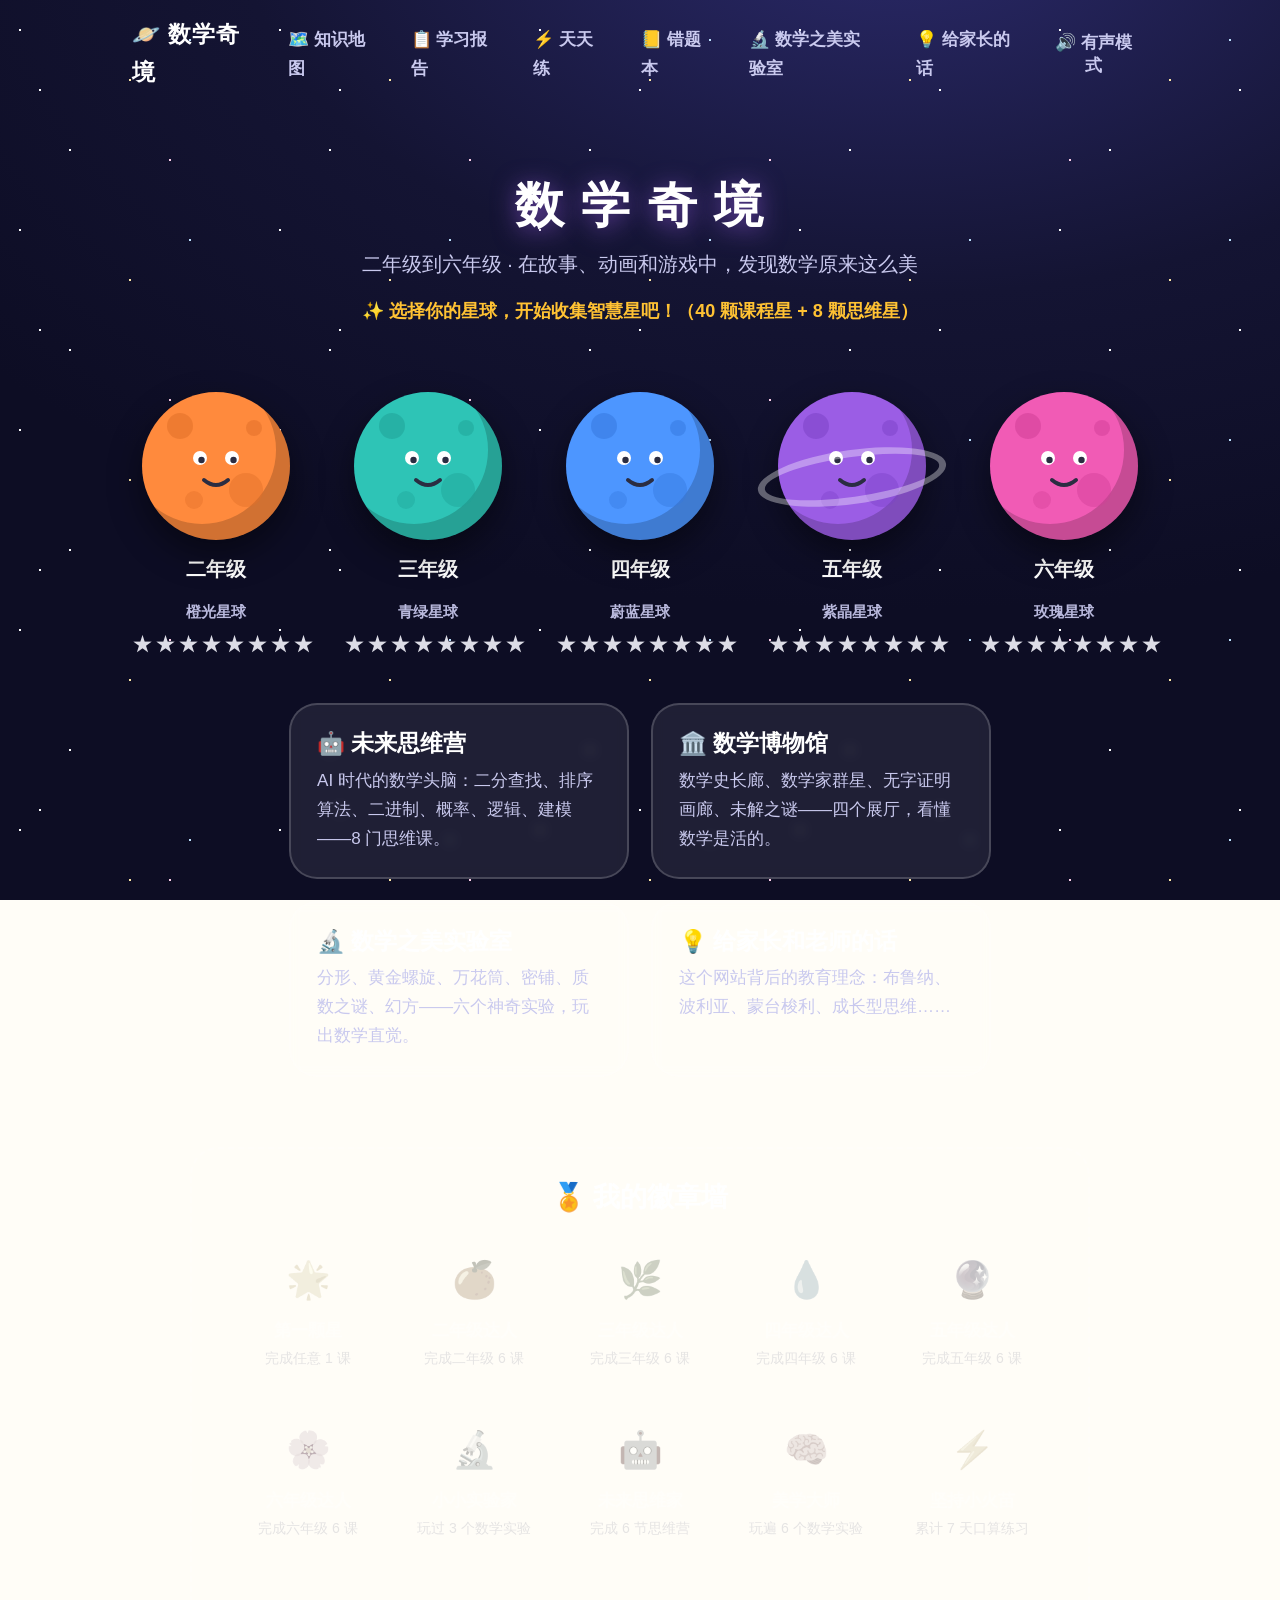
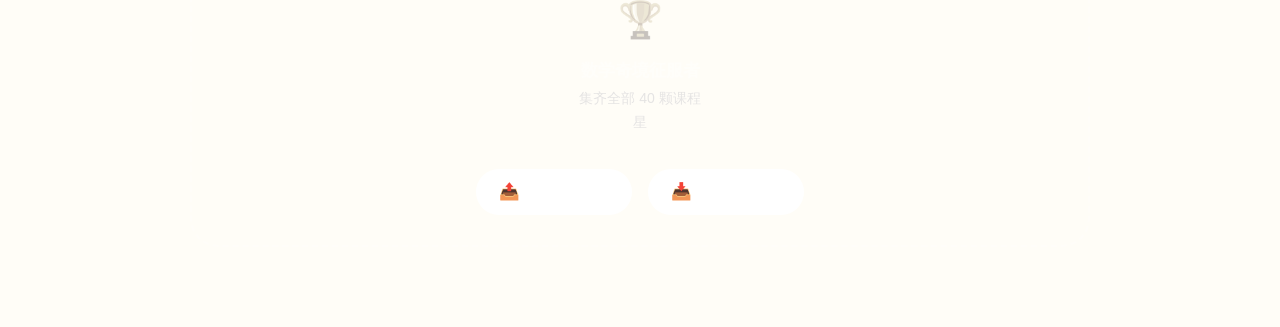
==== commit 58683141: "v3.7 复习调度与报告：错题间隔重复排期、学习报告页（雷达/进度/建议/可打印）、笔算模式带竖式揭示" ====
--- a/index.html
+++ b/index.html
@@ -24,6 +24,7 @@
     <span class="logo" style="color:#fff">🪐 数学奇境</span>
     <span class="spacer"></span>
     <a class="navlink" style="color:#c9c9ee" href="map.html">🗺️ 知识地图</a>
+    <a class="navlink" style="color:#c9c9ee" href="report.html">📋 学习报告</a>
     <a class="navlink" style="color:#c9c9ee" href="drills.html">⚡ 天天练</a>
     <a class="navlink" style="color:#c9c9ee" href="mistakes.html">📒 错题本</a>
     <a class="navlink" style="color:#c9c9ee" href="lab.html">🔬 数学之美实验室</a>
--- a/assets/css/components.css
+++ b/assets/css/components.css
@@ -226,6 +226,37 @@
 }
 .next-link:hover { transform: translateY(-2px); }
 
+/* ---------- v3.6：分镜动画 ---------- */
+.comic-viewport {
+  position: relative; width: 100%; aspect-ratio: 16 / 10; max-height: 420px;
+  border-radius: var(--r-md); overflow: hidden; background: var(--cream);
+  box-shadow: inset 0 0 0 3px rgba(43, 45, 66, .06);
+}
+.comic-inner {
+  position: absolute; inset: 0; display: flex; align-items: center; justify-content: center;
+  transform-origin: center center;
+}
+.comic-inner svg { width: 100%; height: 100%; }
+.comic-move { transition: transform 1.1s cubic-bezier(.33, 1, .68, 1); }
+.comic-focus {
+  filter: drop-shadow(0 0 8px rgba(255, 194, 51, .95)) drop-shadow(0 0 3px rgba(255, 194, 51, .8));
+}
+.comic-subtitle {
+  background: rgba(43, 45, 66, .88); color: #fff; border-radius: var(--r-md);
+  padding: 14px 22px; font-size: 1.05rem; font-weight: 700; text-align: center;
+  min-height: 56px; display: flex; align-items: center; justify-content: center;
+}
+.comic-subtitle.fade { animation: capfade .4s ease; }
+.comic-controls {
+  display: flex; align-items: center; justify-content: center; gap: 12px; flex-wrap: wrap;
+}
+.comic-dots { display: flex; gap: 8px; }
+.comic-dot {
+  width: 14px; height: 14px; border-radius: 50%; background: #e0e0ee;
+  transition: all .25s ease;
+}
+.comic-dot.on { background: var(--theme); transform: scale(1.25); }
+
 /* ---------- v2：符号表达幕 ---------- */
 .formula-card {
   background: var(--theme-soft); border-radius: var(--r-md);
@@ -264,6 +295,7 @@
 .qtag.lv-温故 { color: #e0a91f; }
 .qtag.lv-开放 { color: #f15bb5; }
 .qtag.lv-口算 { color: var(--theme); }
+.qtag.lv-笔算 { color: #e0a91f; }
 .qtag.lv-std { color: var(--theme); }
 
 /* ---------- v3.2：竖式动画 ---------- */
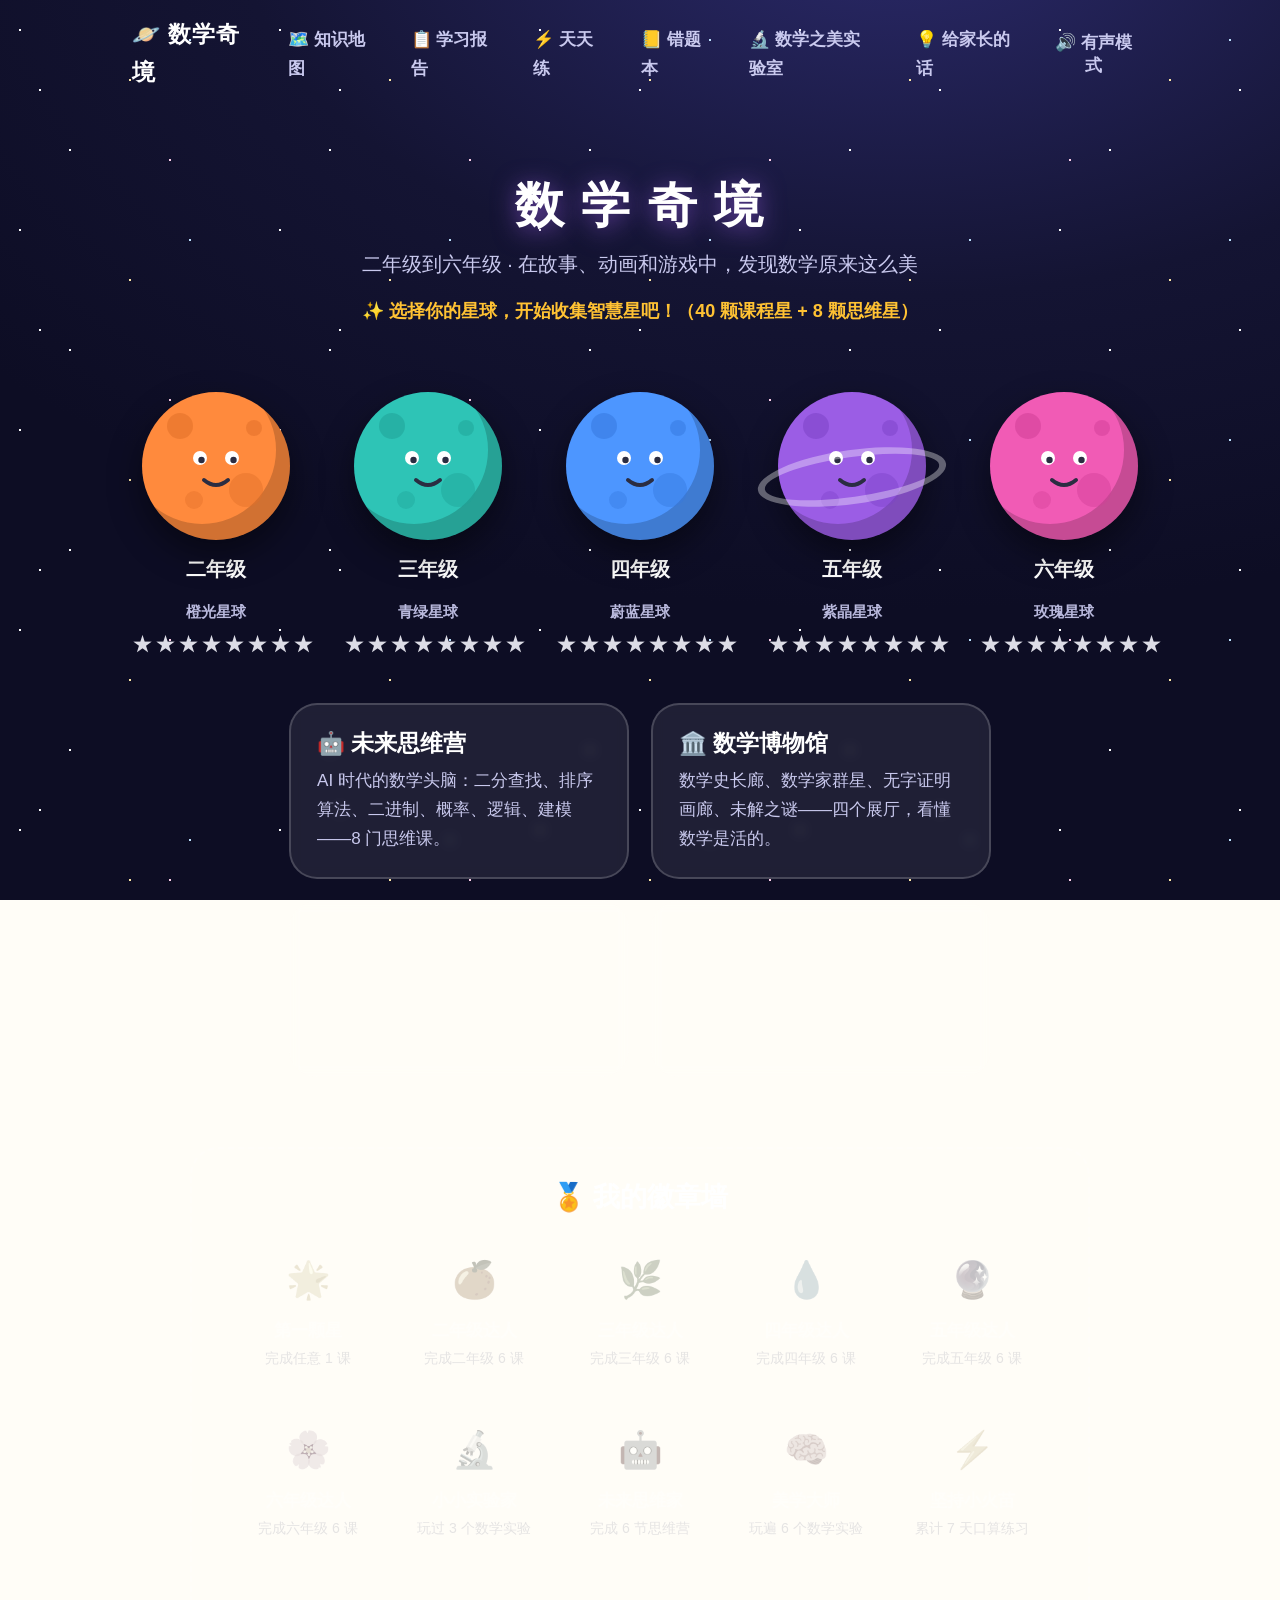
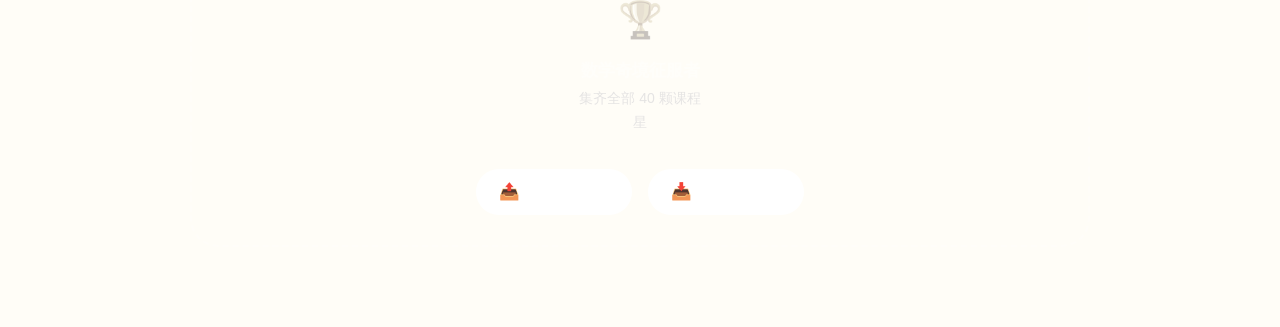
==== commit 12ca9db7: "v3.8 PWA 离线 + 无障碍：manifest/ServiceWorker 全站缓存、键盘导航与教具键盘操作、ARIA live、焦点样式" ====
--- a/index.html
+++ b/index.html
@@ -13,6 +13,7 @@
 <link rel="icon" href="assets/img/favicon.svg" type="image/svg+xml">
 <link rel="stylesheet" href="assets/css/base.css">
 <link rel="stylesheet" href="assets/css/components.css">
+<script src="assets/js/pwa.js"></script>
 </head>
 <body>
 <div class="space-bg"></div>
--- a/assets/css/base.css
+++ b/assets/css/base.css
@@ -32,6 +32,14 @@
 }
 
 * { margin: 0; padding: 0; box-sizing: border-box; }
+
+/* 键盘可达性与触摸优化 */
+:focus-visible {
+  outline: 3px solid var(--theme, #ffc233);
+  outline-offset: 2px;
+  border-radius: 8px;
+}
+button { touch-action: manipulation; }
 
 html { font-size: 18px; }
 
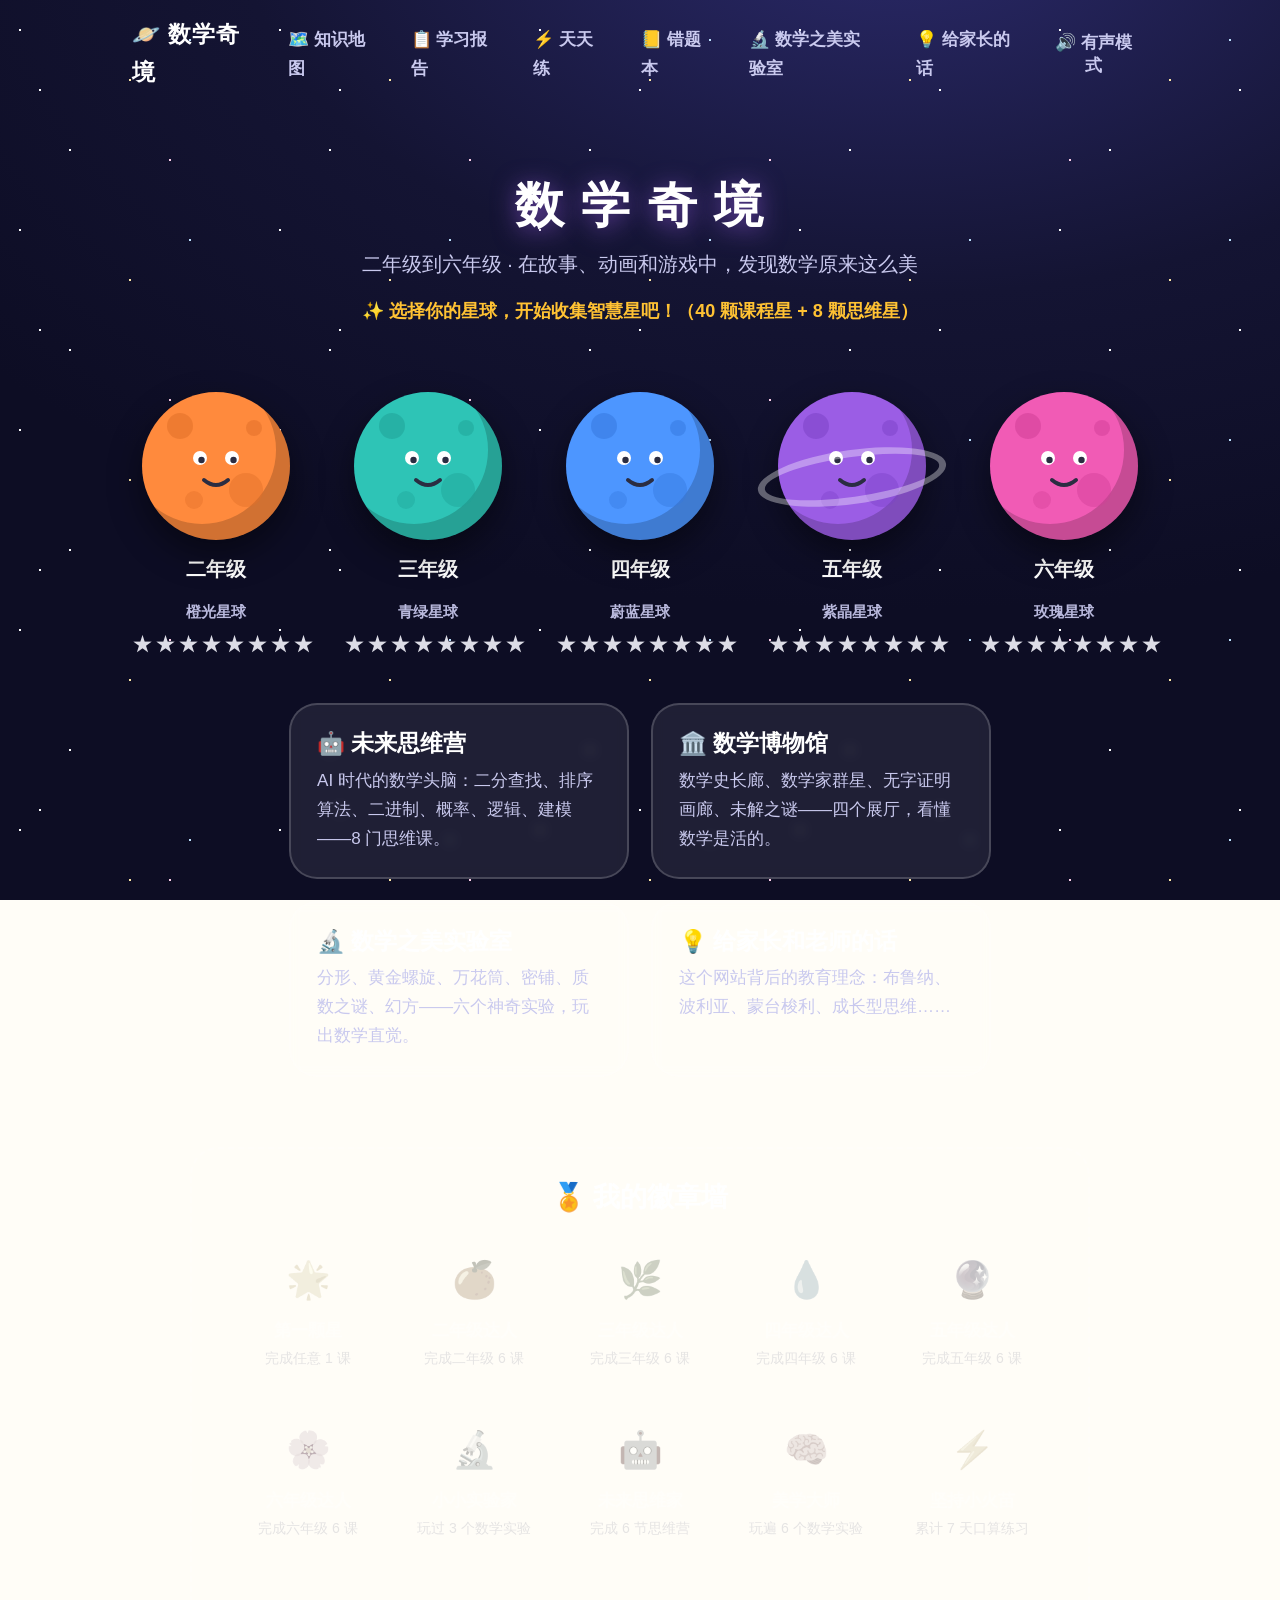
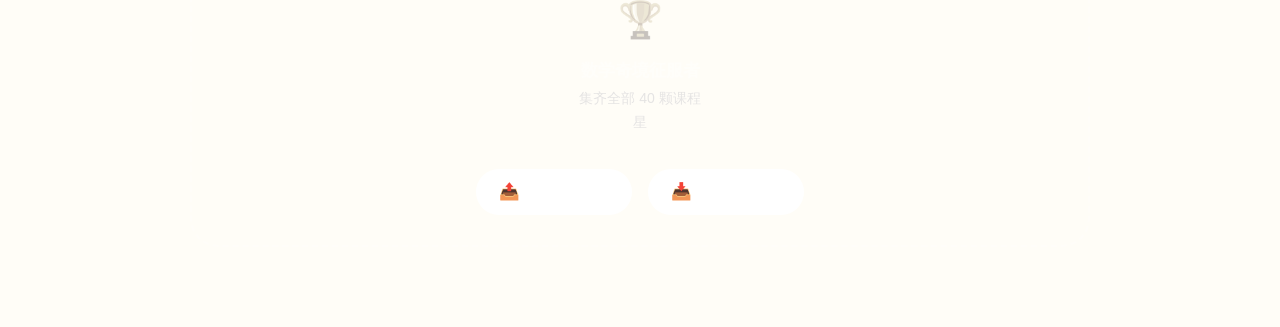
==== commit 0ff12caf: "缓存破局：资产 URL 加版本参数 ?v=20260724（绕开 24h 陈旧缓存条目），SW 缓存版本升级" ====
--- a/index.html
+++ b/index.html
@@ -11,9 +11,9 @@
 <meta property="og:image" content="https://math.liaomagic.com/assets/img/og.png">
 <meta property="og:url" content="https://math.liaomagic.com/">
 <link rel="icon" href="assets/img/favicon.svg" type="image/svg+xml">
-<link rel="stylesheet" href="assets/css/base.css">
-<link rel="stylesheet" href="assets/css/components.css">
-<script src="assets/js/pwa.js"></script>
+<link rel="stylesheet" href="assets/css/base.css?v=20260724">
+<link rel="stylesheet" href="assets/css/components.css?v=20260724">
+<script src="assets/js/pwa.js?v=20260724"></script>
 </head>
 <body>
 <div class="space-bg"></div>
@@ -77,9 +77,9 @@
   </section>
 </div>
 
-<script src="assets/js/engine/util.js"></script>
-<script src="assets/js/engine/progress.js"></script>
-<script src="assets/js/engine/feedback.js"></script>
+<script src="assets/js/engine/util.js?v=20260724"></script>
+<script src="assets/js/engine/progress.js?v=20260724"></script>
+<script src="assets/js/engine/feedback.js?v=20260724"></script>
 <script src="content/encouragement.js"></script>
 <script>
 (function () {
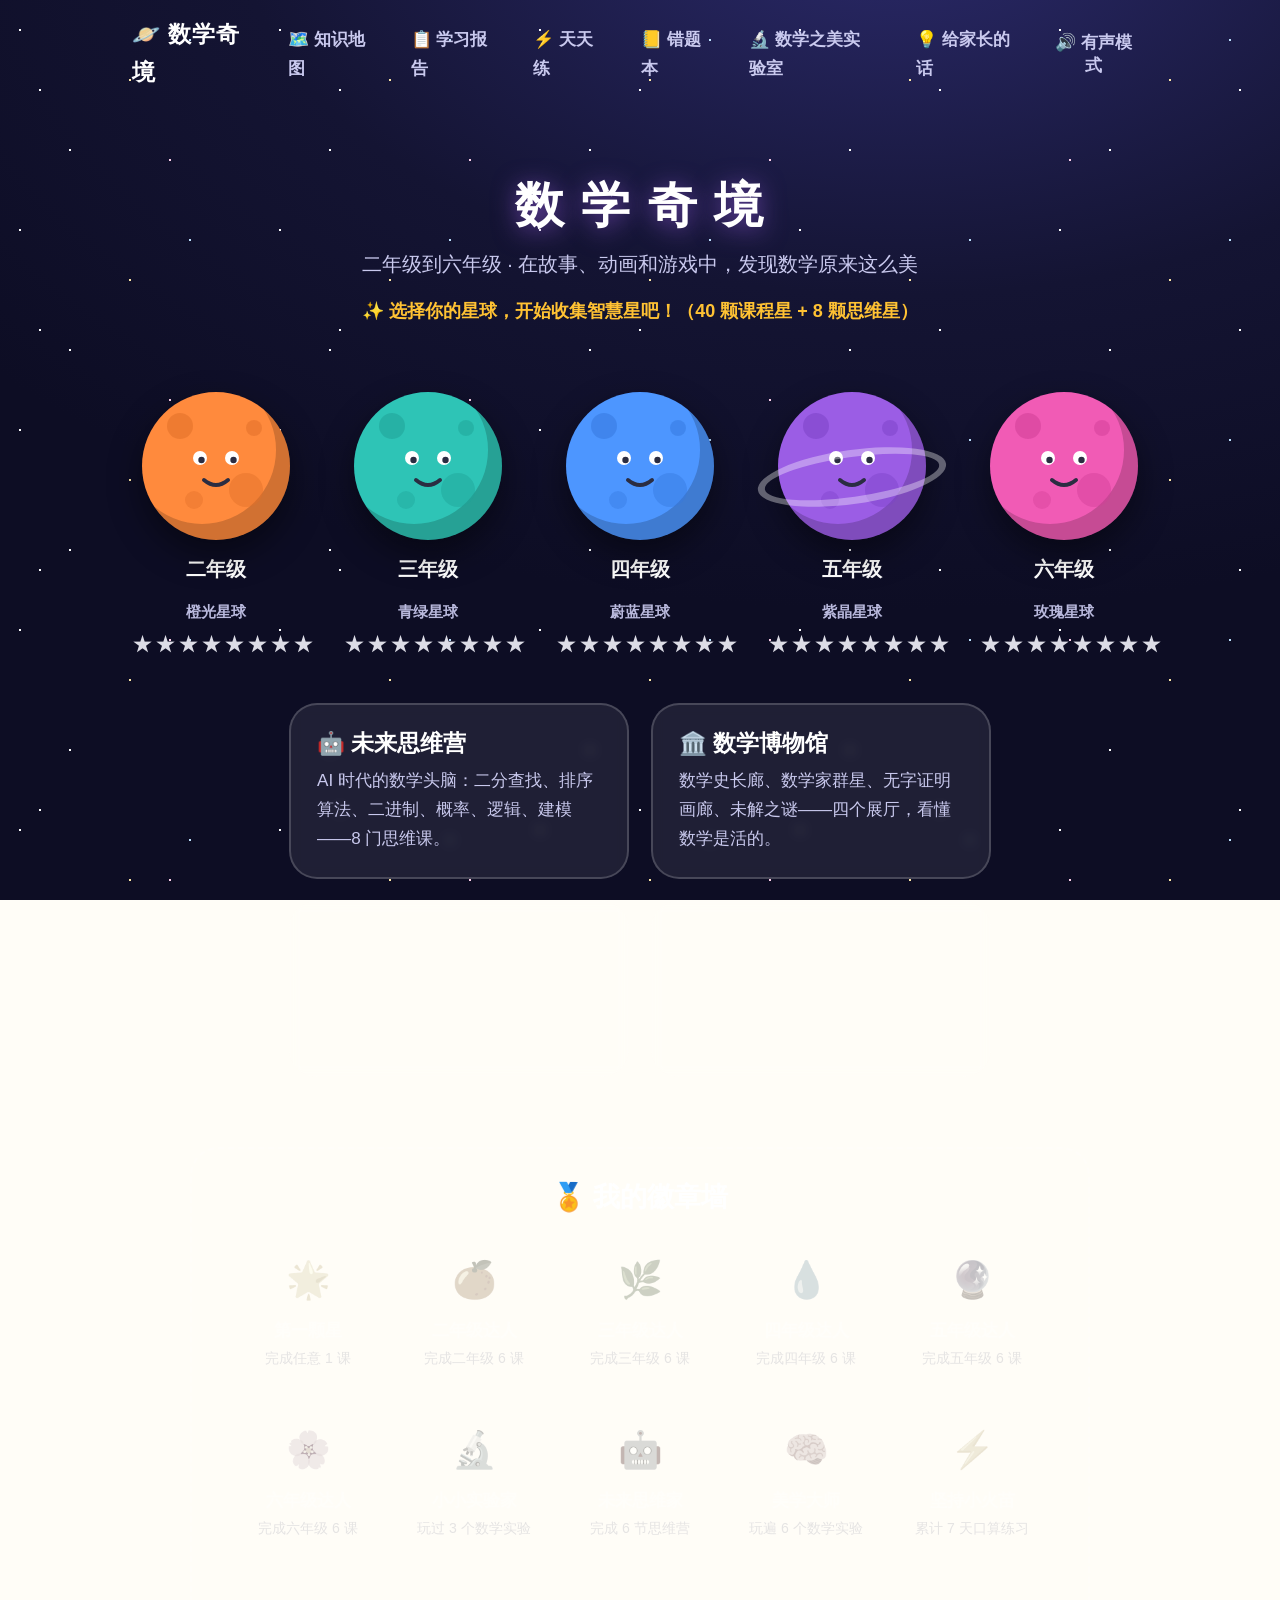
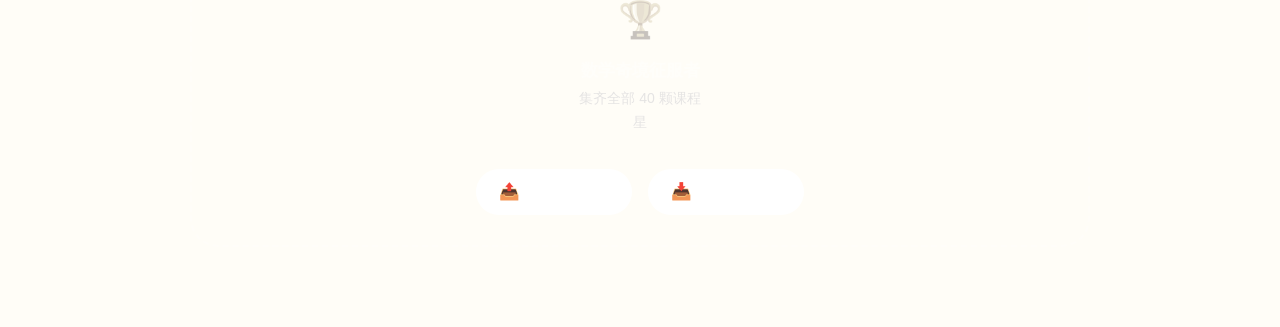
==== commit 6dfbe9e7: "分镜动画根治：锚点缩放镜头（恒铺满不露白）、callout 悬浮文字层（不被裁）、控制条三区 Grid、资产版本号升级" ====
--- a/index.html
+++ b/index.html
@@ -11,9 +11,9 @@
 <meta property="og:image" content="https://math.liaomagic.com/assets/img/og.png">
 <meta property="og:url" content="https://math.liaomagic.com/">
 <link rel="icon" href="assets/img/favicon.svg" type="image/svg+xml">
-<link rel="stylesheet" href="assets/css/base.css?v=20260724">
-<link rel="stylesheet" href="assets/css/components.css?v=20260724">
-<script src="assets/js/pwa.js?v=20260724"></script>
+<link rel="stylesheet" href="assets/css/base.css?v=20260724b">
+<link rel="stylesheet" href="assets/css/components.css?v=20260724b">
+<script src="assets/js/pwa.js?v=20260724b"></script>
 </head>
 <body>
 <div class="space-bg"></div>
@@ -77,9 +77,9 @@
   </section>
 </div>
 
-<script src="assets/js/engine/util.js?v=20260724"></script>
-<script src="assets/js/engine/progress.js?v=20260724"></script>
-<script src="assets/js/engine/feedback.js?v=20260724"></script>
+<script src="assets/js/engine/util.js?v=20260724b"></script>
+<script src="assets/js/engine/progress.js?v=20260724b"></script>
+<script src="assets/js/engine/feedback.js?v=20260724b"></script>
 <script src="content/encouragement.js"></script>
 <script>
 (function () {
--- a/assets/css/components.css
+++ b/assets/css/components.css
@@ -226,34 +226,51 @@
 }
 .next-link:hover { transform: translateY(-2px); }
 
-/* ---------- v3.6：分镜动画 ---------- */
+/* ---------- v3.6：分镜动画（锚点缩放模型） ---------- */
 .comic-viewport {
-  position: relative; width: 100%; aspect-ratio: 16 / 10; max-height: 420px;
+  position: relative; width: 100%; aspect-ratio: 5 / 3; max-height: 460px;
   border-radius: var(--r-md); overflow: hidden; background: var(--cream);
   box-shadow: inset 0 0 0 3px rgba(43, 45, 66, .06);
+  isolation: isolate;
 }
 .comic-inner {
   position: absolute; inset: 0; display: flex; align-items: center; justify-content: center;
-  transform-origin: center center;
-}
-.comic-inner svg { width: 100%; height: 100%; }
-.comic-move { transition: transform 1.1s cubic-bezier(.33, 1, .68, 1); }
+  will-change: transform;
+}
+.comic-inner svg { width: 100%; height: 100%; display: block; }
+.comic-move { transition: transform .9s cubic-bezier(.33, 1, .68, 1), transform-origin .9s cubic-bezier(.33, 1, .68, 1); }
 .comic-focus {
   filter: drop-shadow(0 0 8px rgba(255, 194, 51, .95)) drop-shadow(0 0 3px rgba(255, 194, 51, .8));
 }
+/* 悬浮文字层：不随镜头缩放，永不被裁切 */
+.comic-callout {
+  position: absolute; z-index: 2; max-width: 74%;
+  background: rgba(43, 45, 66, .9); color: #fff; font-weight: 800;
+  padding: 10px 16px; border-radius: 14px; font-size: .98rem; line-height: 1.5;
+  box-shadow: 0 4px 14px rgba(0, 0, 0, .18); pointer-events: none;
+}
+.comic-callout.tl { top: 12px; left: 12px; }
+.comic-callout.tr { top: 12px; right: 12px; }
+.comic-callout.bl { bottom: 12px; left: 12px; }
+.comic-callout.br { bottom: 12px; right: 12px; }
+.comic-callout.center { top: 50%; left: 50%; transform: translate(-50%, -50%); }
+.comic-callout.fade { animation: capfade .35s ease; }
 .comic-subtitle {
   background: rgba(43, 45, 66, .88); color: #fff; border-radius: var(--r-md);
   padding: 14px 22px; font-size: 1.05rem; font-weight: 700; text-align: center;
   min-height: 56px; display: flex; align-items: center; justify-content: center;
 }
 .comic-subtitle.fade { animation: capfade .4s ease; }
+/* 控制条：三区 Grid，永不错位 */
 .comic-controls {
-  display: flex; align-items: center; justify-content: center; gap: 12px; flex-wrap: wrap;
-}
-.comic-dots { display: flex; gap: 8px; }
+  display: grid; grid-template-columns: auto 1fr auto; align-items: center; gap: 10px;
+}
+.comic-ctl-group { display: flex; gap: 8px; align-items: center; }
+.comic-ctl-group.right { justify-content: flex-end; }
+.comic-dots { display: flex; gap: 8px; justify-content: center; flex-wrap: nowrap; }
 .comic-dot {
   width: 14px; height: 14px; border-radius: 50%; background: #e0e0ee;
-  transition: all .25s ease;
+  transition: all .25s ease; flex: 0 0 auto;
 }
 .comic-dot.on { background: var(--theme); transform: scale(1.25); }
 
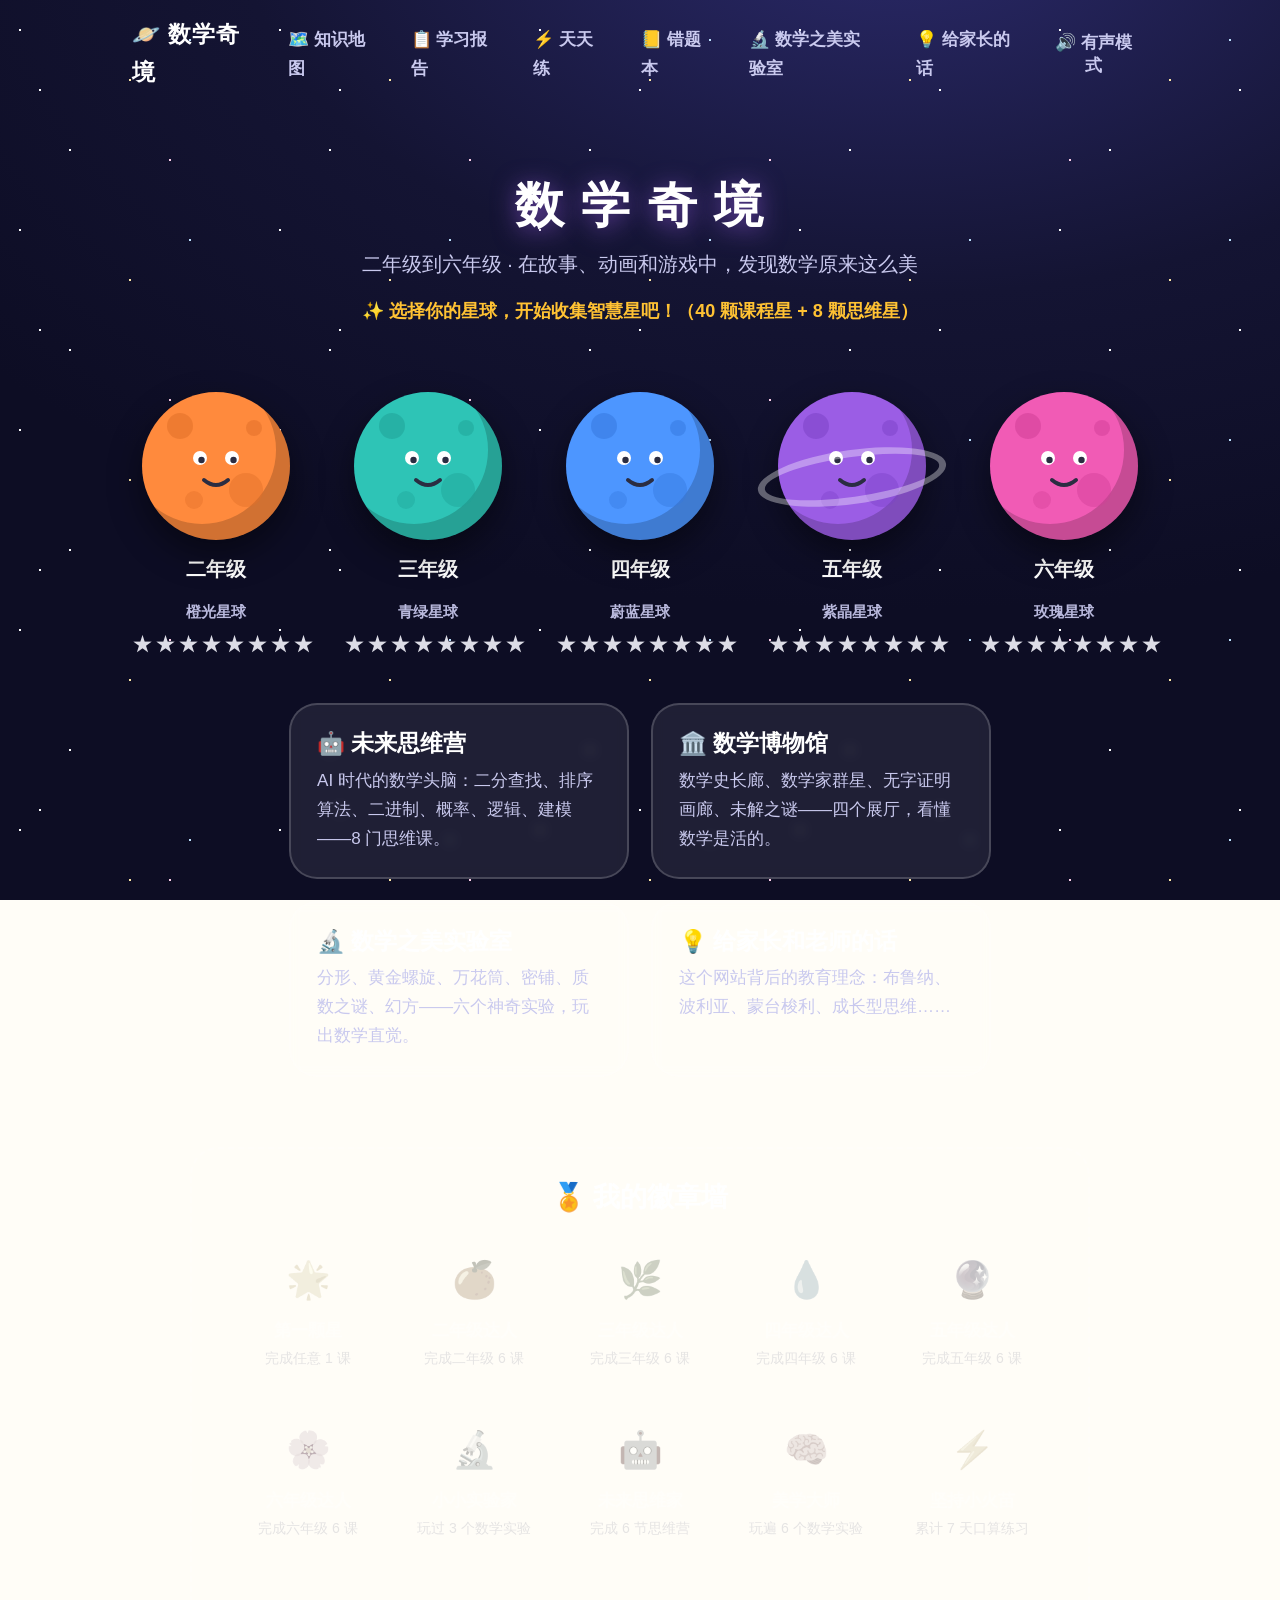
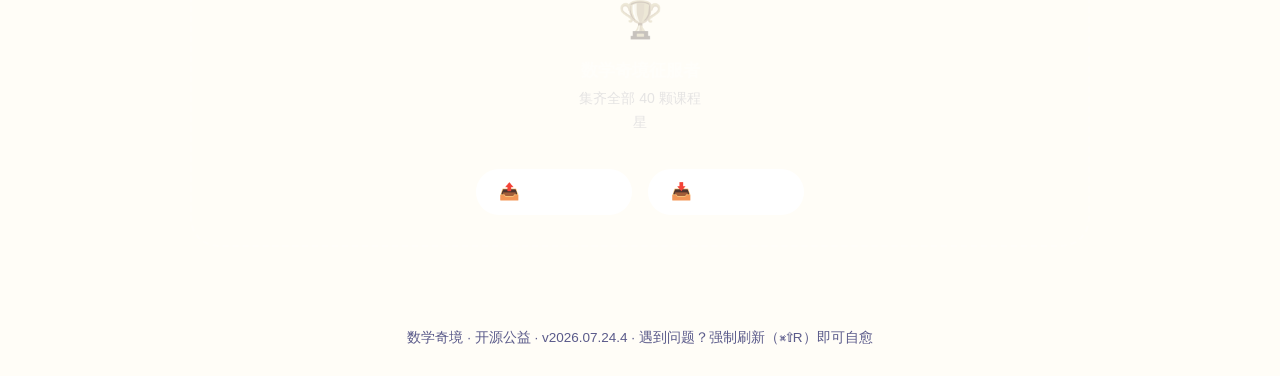
==== commit 1b2d9dc6: "PWA 自愈：页面加载主动查 SW 更新、新版接管自动刷新、版本戳页脚（v2026.07.24.4）" ====
--- a/index.html
+++ b/index.html
@@ -75,6 +75,10 @@
       </div>
     </div>
   </section>
+
+  <footer style="text-align:center;color:#5a5a8a;font-size:.75rem;padding:0 0 26px">
+    数学奇境 · 开源公益 · <span id="verStamp">v2026.07.24.4</span> · 遇到问题？强制刷新（⌘⇧R）即可自愈
+  </footer>
 </div>
 
 <script src="assets/js/engine/util.js?v=20260724b"></script>
